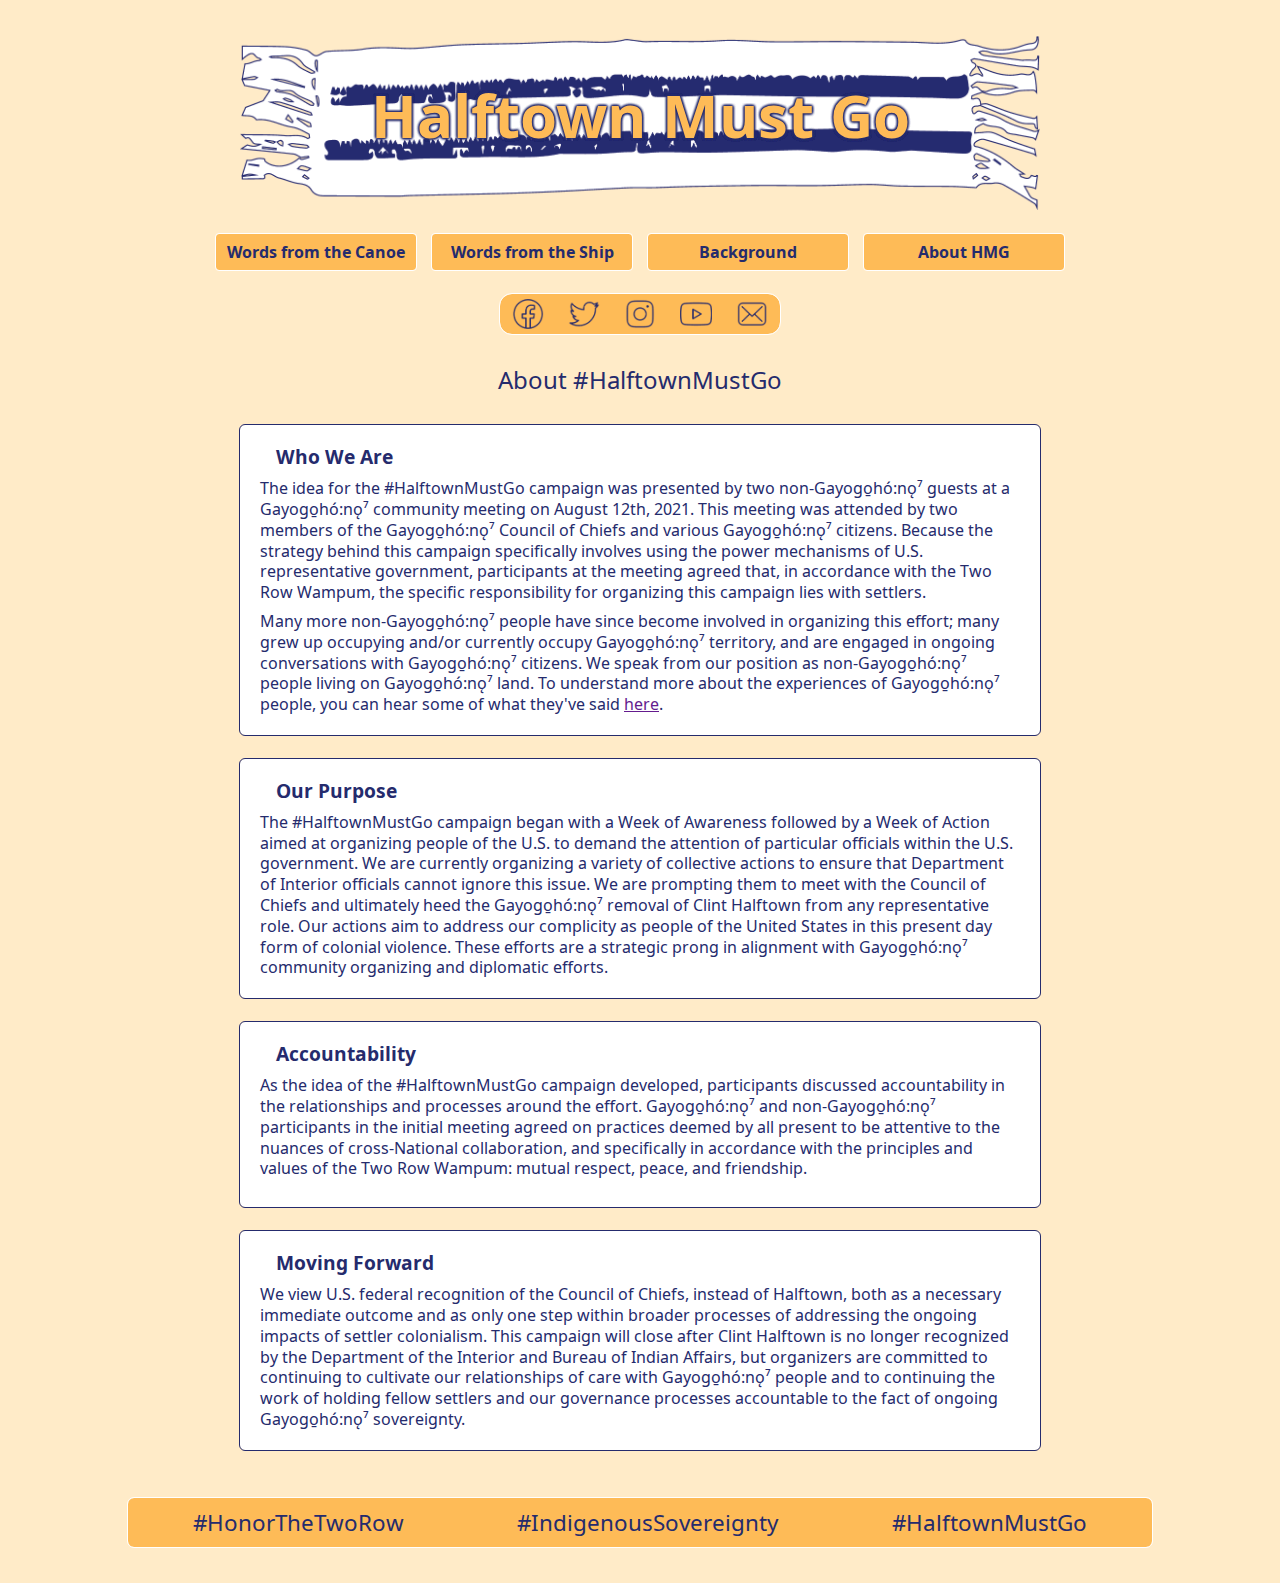
==== about.html @ 1ce1cc86 "minor edits, h1 to h2" ====
<!DOCTYPE html>
<html>
  <head>
    <title>Halftown Must Go!  About HMG</title>
    <meta name="description" content="Learn more about the #HalftownMustGo got started and how we continually strive to honor Gayogo&#817;ho&#769;:n&#491;&#8311; (Cayuga) sovereignty and to develop and maintain relationships of peace, friendship, and accountability.">
    <meta name="keywords" content="Halftown Must Go, Gayogo&#817;ho&#769;:n&#491;&#8311; sovereignty, Cayuga sovereignty, Clint Halftown, #HalftownMustGo, #ReadTheLetter, #AbolishTheBIA">
    <link rel="shortcut icon" type="image/jpg" href="lib/images/two-row-favicon.jpg">
    <meta property="og:image" content="https://halftownmustgo.org/lib/images/hmg-preview-2.jpg">

    <meta name="viewport" content="width=device-width, initial-scale=1.0">
    <meta charset="utf-8">
        
    <link href="lib/stylesheets/reset.css" rel="stylesheet" type="text/css" media="all">
    <link href="lib/stylesheets/main.css" rel="stylesheet" type="text/css" media="all">
  </head>
  <body>
    <div id="headerdiv">
      <img id="headerimg" src="lib/images/two_row.png" alt="stylized graphic of the Two-Row wampum belt">
      <div id="headertext"><h1><a id="headerlink" href="https://halftownmustgo.org">Halftown <br class="spacer">Must Go</a></h1></div>

      <div id="navbar">
        <div class="navitem"><a href="words-from-the-canoe.html">Words from the Canoe</a></div>
        <div class="navitem"><a href="words-from-the-ship.html">Words from the Ship</a></div>
        <div class="navitem"><a href="background.html">Background</a></div>
        <div class="navitem"><a href="about.html">About HMG</a></div>
      </div>
      <div id="smbar">
        <a href="https://www.facebook.com/HalftownMustGo/" target="_blank"><div class="smitem"><img class="smicon" src="lib/images/icon_fb.png" alt="facebook icon"></div></a>
        <a href="https://twitter.com/halftownmustgo" target="_blank"><div class="smitem"><img class="smicon" src="lib/images/icon_tw.png" alt="twitter icon"></div></a>
        <a href="https://www.instagram.com/halftownmustgo/" target="_blank"><div class="smitem"><img class="smicon" src="lib/images/icon_ig.png" alt="instagram icon"></div></a>
        <a href="https://www.youtube.com/channel/UCzH95D82512c4fGFpjAqYAg" target="_blank"><div class="smitem"><img class="smicon" src="lib/images/icon_yt.png" alt="youtube icon"></div></a>
        <a href="mailto:HalftownMustGoMedia@gmail.com" target="_blank"><div class="smitem"><img class="smicon" src="lib/images/icon_em.png" alt="email icon"></div></a>
      </div>

      <div id="subheader">
        <p>About #HalftownMustGo</p>
      </div>
    </div>

    <div class="textbox">
      <h2>Who We Are</h2>
      <p class="nonfinalp">The idea for the #HalftownMustGo campaign was presented by two non-Gayogo&#817;ho&#769;:n&#491;&#8311; guests at a Gayogo&#817;ho&#769;:n&#491;&#8311; community meeting on August 12th, 2021.  This meeting was attended by two members of the Gayogo&#817;ho&#769;:n&#491;&#8311; Council of Chiefs and various Gayogo&#817;ho&#769;:n&#491;&#8311; citizens.  Because the strategy behind this campaign specifically involves using the power mechanisms of U.S. representative government, participants at the meeting agreed that, in accordance with the Two Row Wampum, the specific responsibility for organizing this campaign lies with settlers.</p>
      <p>Many more non-Gayogo&#817;ho&#769;:n&#491;&#8311; people have since become involved in organizing this effort; many grew up occupying and/or currently occupy Gayogo&#817;ho&#769;:n&#491;&#8311; territory, and are engaged in ongoing conversations with Gayogo&#817;ho&#769;:n&#491;&#8311; citizens.  We speak from our position as non-Gayogo&#817;ho&#769;:n&#491;&#8311; people living on Gayogo&#817;ho&#769;:n&#491;&#8311; land.  To understand more about the experiences of Gayogo&#817;ho&#769;:n&#491;&#8311; people, you can hear some of what they've said <a href="words-from-the-canoe">here</a>.</p>
    </div>

    <div class="textbox">
      <h2>Our Purpose</h2>
      <p>The #HalftownMustGo campaign began with a Week of Awareness followed by a Week of Action aimed at organizing people of the U.S. to demand the attention of particular officials within the U.S. government. We are currently organizing a variety of collective actions to ensure that Department of Interior officials cannot ignore this issue.  We are prompting them to meet with the Council of Chiefs and ultimately heed the Gayogo&#817;ho&#769;:n&#491;&#8311; removal of Clint Halftown from any representative role.  Our actions aim to address our complicity as people of the United States in this present day form of colonial violence.  These efforts are a strategic prong in alignment with Gayogo&#817;ho&#769;:n&#491;&#8311; community organizing and diplomatic efforts.</p>
    </div>

    <div class="textbox">
      <h2>Accountability</h2>
      <p class="nonfinalp">As the idea of the #HalftownMustGo campaign developed, participants discussed accountability in the relationships and processes around the effort. Gayogo&#817;ho&#769;:n&#491;&#8311; and non-Gayogo&#817;ho&#769;:n&#491;&#8311; participants in the initial meeting agreed on practices deemed by all present to be attentive to the nuances of cross-National collaboration, and specifically in accordance with the principles and values of the Two Row Wampum: mutual respect, peace, and friendship.</p>
    </div>
    
    <div class="textbox">
      <h2>Moving Forward</h2>
      <p>We view U.S. federal recognition of the Council of Chiefs, instead of Halftown, both as a necessary immediate outcome and as only one step within broader processes of addressing the ongoing impacts of settler colonialism. This campaign will close after Clint Halftown is no longer recognized by the Department of the Interior and Bureau of Indian Affairs, but organizers are committed to continuing to cultivate our relationships of care with Gayogo&#817;ho&#769;:n&#491;&#8311; people and to continuing the work of holding fellow settlers and our governance processes accountable to the fact of ongoing Gayogo&#817;ho&#769;:n&#491;&#8311; sovereignty.</p>
    </div>

    <div id="closer">
      <div>#HonorTheTwoRow</div>
      <div>#IndigenousSovereignty</div>
      <div>#HalftownMustGo</div>
    </div>

  </body>
</html>
---- lib/stylesheets/main.css ----
@font-face {
  font-family: 'Noto Sans';
  src: url(../fonts/noto-sans-regular.ttf);
}
@font-face {
  font-family: 'Noto Sans';
  src: url(../fonts/noto-sans-bold.ttf);
  font-weight: bold;
}
@font-face {
  font-family: 'Noto Sans';
  src: url(../fonts/noto-sans-italic.ttf);
  font-style: italic;
}
@font-face {
  font-family: 'Noto Sans';
  src: url(../fonts/noto-sans-bolditalic.ttf);
  font-weight: bold;
  font-style: italic;
}

html {
  --yellow1: rgb(254,187,87); /*pulled this yellow from the Canva designs*/
  --yellow2: rgb(255,235,200);
  --purple1: rgb(37,43,109); /*pulled this purple from the Two Row png*/
  --purple2: rgb(100,27,142); /*pulled this yellow from the Canva designs*/
}
body {
  width: 100%;
  display: grid;
  font-family: 'Noto Sans';
  background: var(--yellow2,white);
  color: var(--purple1,black);
  font-size: 16px;
}

#headerdiv {
  position: relative;
  display: grid;
  width: 100%;
  max-width: 1000px;
  margin: 36px 0 6px 0;
  padding-top: 190px;
  justify-self: center;
  justify-content: center;
  overflow: hidden;
}
#headerimg {
  position: absolute;
  justify-self: center;
  width: 100%;
  width: 800px;
  margin-bottom: 10px;
}
.spacer {
  display: none;
}
#headertext {
  position: absolute;
  text-align: center;
  margin-top: 40px;
  width: 100%;
  justify-content: center;
}
#headerlink {
  font-size: 60px;
  font-weight: bold;
  color: var(--yellow1,white);
  text-shadow: 0 0 3px var(--purple1,black), 0 0 3px var(--purple1,black), 0 0 3px var(--purple1,black), 0 0 3px var(--purple1,black), 0 0 3px var(--purple1,black), 0 0 3px var(--purple1,black);
  text-decoration: none;
}
#headerdesc {
  width: 80%;
  max-width: 640px;
  margin-bottom: 21px;
  padding: 20px;
  display: grid;
  justify-self: center;
  background: white;
  outline: 1px solid var(--purple1,black);
  border-radius: 5px;
}

#navbar {
  margin: 0 15px 4px 15px;
  justify-self: center;
  display: flex;
  flex-flow: row wrap;
  justify-content: center;
  align-items: center;
}
.navitem {
  height: 36px;
  width: 200px;
  background: var(--yellow1,white);
  margin: 8px;
  display: grid;
  font-weight: bold;
  text-align: center;
  outline: 1px solid white;
  border-radius: 3px;
  align-content: center;
  cursor: pointer;
}
.navitem:hover {
  text-decoration: underline;
}
.navitem a {
  text-decoration: none;
  color: var(--purple1,black);
}
#smbar {
  margin-top: 12px;
  margin-bottom: 10px;
  padding: 0 8px 0 8px;
  justify-self: center;
  display: grid;
  grid-template-columns: auto auto auto auto auto;
  grid-gap: 16px;
  outline: 1px solid white;
  border-radius: 12px;
  background: var(--yellow1,white);
}
.smitem {
  height: 40px;
  width: 40px;
  display: grid;
  justify-content: center;
  align-content: center;
  cursor: pointer;
}
.smicon {
  height: 30px;
}

#subheader {
  margin-top: 20px;
  width: 90%;
  display: grid;
  justify-self: center;
  text-align: center;
  font-size: 1.5rem;
}

.textbox {
  width: 90%;
  max-width: 800px;
  display: grid;
  justify-self: center;
  margin-top: 24px;
  padding: 20px;
  background: white;
  outline: 1px solid var(--purple1,black);
  border-radius: 5px;
}
.piclink {
  justify-self: center;
  width: 80%;
  max-width: 300px;
  margin-top: 8px;
}
.pic {
  width: 100%;
}
.embcontent {
  justify-self: center;
  margin-top: 8px;
  width: 80%;
}
.embpdf {
  height: 500px;
  outline: 1px solid var(--purple1,black);
}
.embvideodiv {
  position: relative;
  padding-top: 45%;
}
.embvideo {
  position: absolute;
  top: 0;
  left: 0;
  height: 100%;
  width: 100%;
}
.transcript {
  margin-top: 12px;
  padding: 8px;
  height: 400px;
  outline: 1px solid var(--purple1,black);
  overflow-y: scroll;
}

h2 {
  font-size: 1.2rem;
  font-weight: bold;
  padding-bottom: 8px;
  padding-left: 16px;
}
a {
  color: var(--purple2,black);
}
sup {
  vertical-align: super;
  font-size: smaller;
}
.nonfinalp {
  padding-bottom: 8px;
}
.extrapaddingtop {
  padding-top: 16px;
}
ul {
  list-style: circle inside;
}
li {
  padding-top: 5px;
}

#closer {
  margin-top: 48px;
  margin-bottom: 36px;
  width: 80%;
  justify-self: center;
  display: flex;
  flex-flow: row wrap;
  justify-content: space-around;
  align-content: center;
  padding: 8px;
  background: var(--yellow1,white);
  outline: 1px solid white;
  border-radius: 6px;
  font-size: 1.4rem;
}
#closer div {
  text-align: center;
  padding: 2px 6px;
}


/*screen size adjustments*/
@media screen and (max-width: 650px) {
  #headertext {
    margin-top: 50px;
  }
  #headerlink {
    font-size: 50px;
  }
}
@media screen and (max-width: 600px) {
  .embcontent {
    width: 90%;
  }
  .embvideodiv {
    padding-top: 50.625%;
  }
  .embpdf {
    height: 350px;
  }
}
@media screen and (max-width: 500px) {
  .spacer {
    display: inline;
  }
  #headertext {
    margin-top: 12px;
  }
}
@media screen and (max-width: 450px) {
  .embcontent {
    width: 100%;
  }
  .embvideodiv {
    padding-top: 56.25%;
  }
}
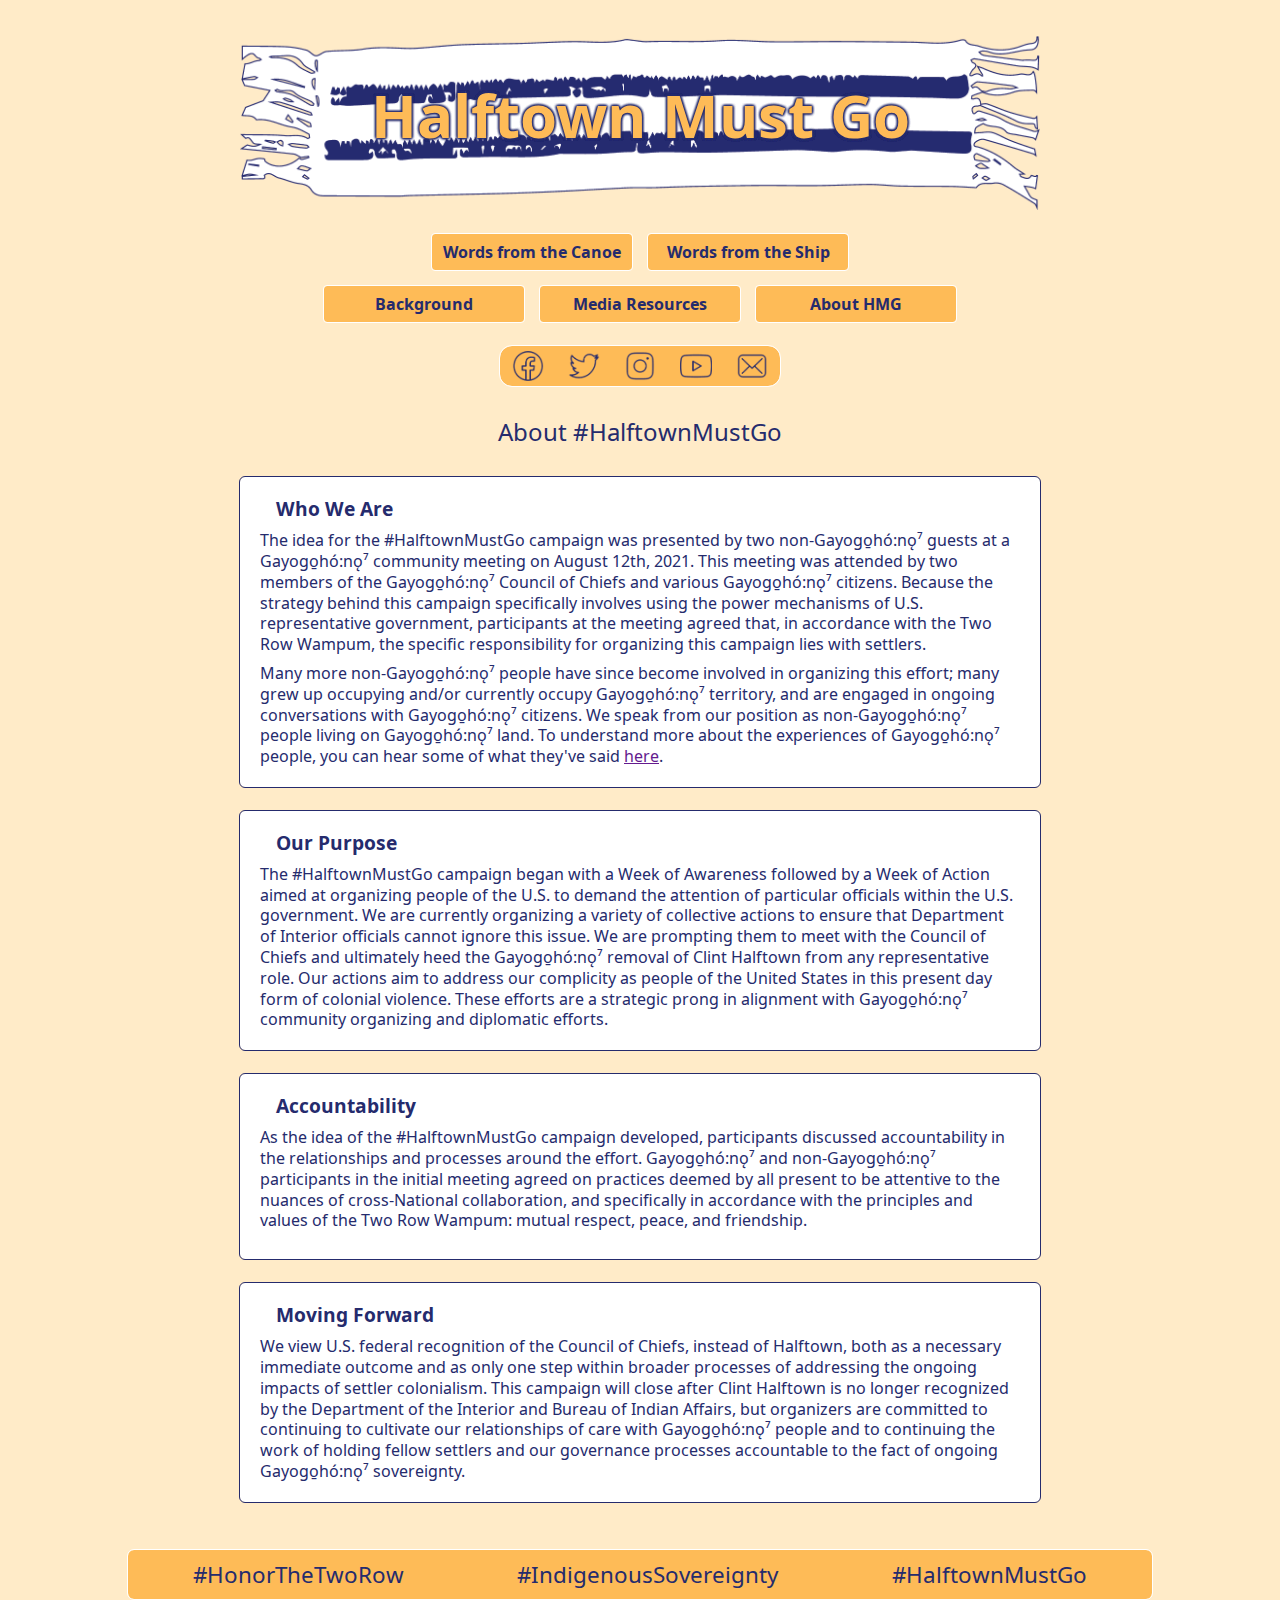
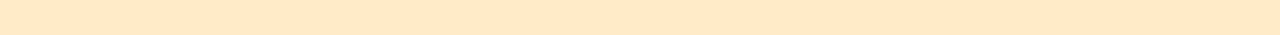
==== commit 6971c8b6: "added press kit on new media page, redid background page as FAQ, updated Ithaca resolution and DC tr" ====
--- a/about.html
+++ b/about.html
@@ -3,7 +3,7 @@
   <head>
     <title>Halftown Must Go!  About HMG</title>
     <meta name="description" content="Learn more about the #HalftownMustGo got started and how we continually strive to honor Gayogo&#817;ho&#769;:n&#491;&#8311; (Cayuga) sovereignty and to develop and maintain relationships of peace, friendship, and accountability.">
-    <meta name="keywords" content="Halftown Must Go, Gayogo&#817;ho&#769;:n&#491;&#8311; sovereignty, Cayuga sovereignty, Clint Halftown, #HalftownMustGo, #ReadTheLetter, #AbolishTheBIA">
+    <meta name="keywords" content="Halftown Must Go, Gayogo&#817;ho&#769;:n&#491;&#8311; sovereignty, Cayuga sovereignty, Clint Halftown, #HalftownMustGo, #ReadTheLetter, halftownmustgo">
     <link rel="shortcut icon" type="image/jpg" href="lib/images/two-row-favicon.jpg">
     <meta property="og:image" content="https://halftownmustgo.org/lib/images/hmg-preview-2.jpg">
 
@@ -19,10 +19,15 @@
       <div id="headertext"><h1><a id="headerlink" href="https://halftownmustgo.org">Halftown <br class="spacer">Must Go</a></h1></div>
 
       <div id="navbar">
-        <div class="navitem"><a href="words-from-the-canoe.html">Words from the Canoe</a></div>
-        <div class="navitem"><a href="words-from-the-ship.html">Words from the Ship</a></div>
-        <div class="navitem"><a href="background.html">Background</a></div>
-        <div class="navitem"><a href="about.html">About HMG</a></div>
+        <div class="navbardiv">
+          <div class="navitem"><a href="words-from-the-canoe.html">Words from the Canoe</a></div>
+          <div class="navitem"><a href="words-from-the-ship.html">Words from the Ship</a></div>
+        </div>
+        <div class="navbardiv">
+          <div class="navitem"><a href="background.html">Background</a></div>
+          <div class="navitem"><a href="media-resources.html">Media Resources</a></div>
+          <div class="navitem"><a href="about.html">About HMG</a></div>
+        </div>
       </div>
       <div id="smbar">
         <a href="https://www.facebook.com/HalftownMustGo/" target="_blank"><div class="smitem"><img class="smicon" src="lib/images/icon_fb.png" alt="facebook icon"></div></a>
@@ -37,23 +42,23 @@
       </div>
     </div>
 
-    <div class="textbox">
+    <div class="textbox" id="who-we-are">
       <h2>Who We Are</h2>
       <p class="nonfinalp">The idea for the #HalftownMustGo campaign was presented by two non-Gayogo&#817;ho&#769;:n&#491;&#8311; guests at a Gayogo&#817;ho&#769;:n&#491;&#8311; community meeting on August 12th, 2021.  This meeting was attended by two members of the Gayogo&#817;ho&#769;:n&#491;&#8311; Council of Chiefs and various Gayogo&#817;ho&#769;:n&#491;&#8311; citizens.  Because the strategy behind this campaign specifically involves using the power mechanisms of U.S. representative government, participants at the meeting agreed that, in accordance with the Two Row Wampum, the specific responsibility for organizing this campaign lies with settlers.</p>
       <p>Many more non-Gayogo&#817;ho&#769;:n&#491;&#8311; people have since become involved in organizing this effort; many grew up occupying and/or currently occupy Gayogo&#817;ho&#769;:n&#491;&#8311; territory, and are engaged in ongoing conversations with Gayogo&#817;ho&#769;:n&#491;&#8311; citizens.  We speak from our position as non-Gayogo&#817;ho&#769;:n&#491;&#8311; people living on Gayogo&#817;ho&#769;:n&#491;&#8311; land.  To understand more about the experiences of Gayogo&#817;ho&#769;:n&#491;&#8311; people, you can hear some of what they've said <a href="words-from-the-canoe">here</a>.</p>
     </div>
 
-    <div class="textbox">
+    <div class="textbox" id="our-purpose">
       <h2>Our Purpose</h2>
       <p>The #HalftownMustGo campaign began with a Week of Awareness followed by a Week of Action aimed at organizing people of the U.S. to demand the attention of particular officials within the U.S. government. We are currently organizing a variety of collective actions to ensure that Department of Interior officials cannot ignore this issue.  We are prompting them to meet with the Council of Chiefs and ultimately heed the Gayogo&#817;ho&#769;:n&#491;&#8311; removal of Clint Halftown from any representative role.  Our actions aim to address our complicity as people of the United States in this present day form of colonial violence.  These efforts are a strategic prong in alignment with Gayogo&#817;ho&#769;:n&#491;&#8311; community organizing and diplomatic efforts.</p>
     </div>
 
-    <div class="textbox">
+    <div class="textbox" id="accountability">
       <h2>Accountability</h2>
       <p class="nonfinalp">As the idea of the #HalftownMustGo campaign developed, participants discussed accountability in the relationships and processes around the effort. Gayogo&#817;ho&#769;:n&#491;&#8311; and non-Gayogo&#817;ho&#769;:n&#491;&#8311; participants in the initial meeting agreed on practices deemed by all present to be attentive to the nuances of cross-National collaboration, and specifically in accordance with the principles and values of the Two Row Wampum: mutual respect, peace, and friendship.</p>
     </div>
     
-    <div class="textbox">
+    <div class="textbox" id="moving-forward">
       <h2>Moving Forward</h2>
       <p>We view U.S. federal recognition of the Council of Chiefs, instead of Halftown, both as a necessary immediate outcome and as only one step within broader processes of addressing the ongoing impacts of settler colonialism. This campaign will close after Clint Halftown is no longer recognized by the Department of the Interior and Bureau of Indian Affairs, but organizers are committed to continuing to cultivate our relationships of care with Gayogo&#817;ho&#769;:n&#491;&#8311; people and to continuing the work of holding fellow settlers and our governance processes accountable to the fact of ongoing Gayogo&#817;ho&#769;:n&#491;&#8311; sovereignty.</p>
     </div>
--- a/lib/stylesheets/main.css
+++ b/lib/stylesheets/main.css
@@ -89,6 +89,13 @@
   justify-content: center;
   align-items: center;
 }
+.navbardiv {
+  justify-self: center;
+  display: flex;
+  flex-flow: row wrap;
+  justify-content: center;
+  align-items: center;
+}
 .navitem {
   height: 36px;
   width: 200px;
@@ -153,6 +160,9 @@
   outline: 1px solid var(--purple1,black);
   border-radius: 5px;
 }
+.contents {
+  max-width: 500px;
+}
 .piclink {
   justify-self: center;
   width: 80%;
@@ -205,6 +215,9 @@
 }
 .nonfinalp {
   padding-bottom: 8px;
+}
+.indented {
+  padding-left: 16px;
 }
 .extrapaddingtop {
   padding-top: 16px;
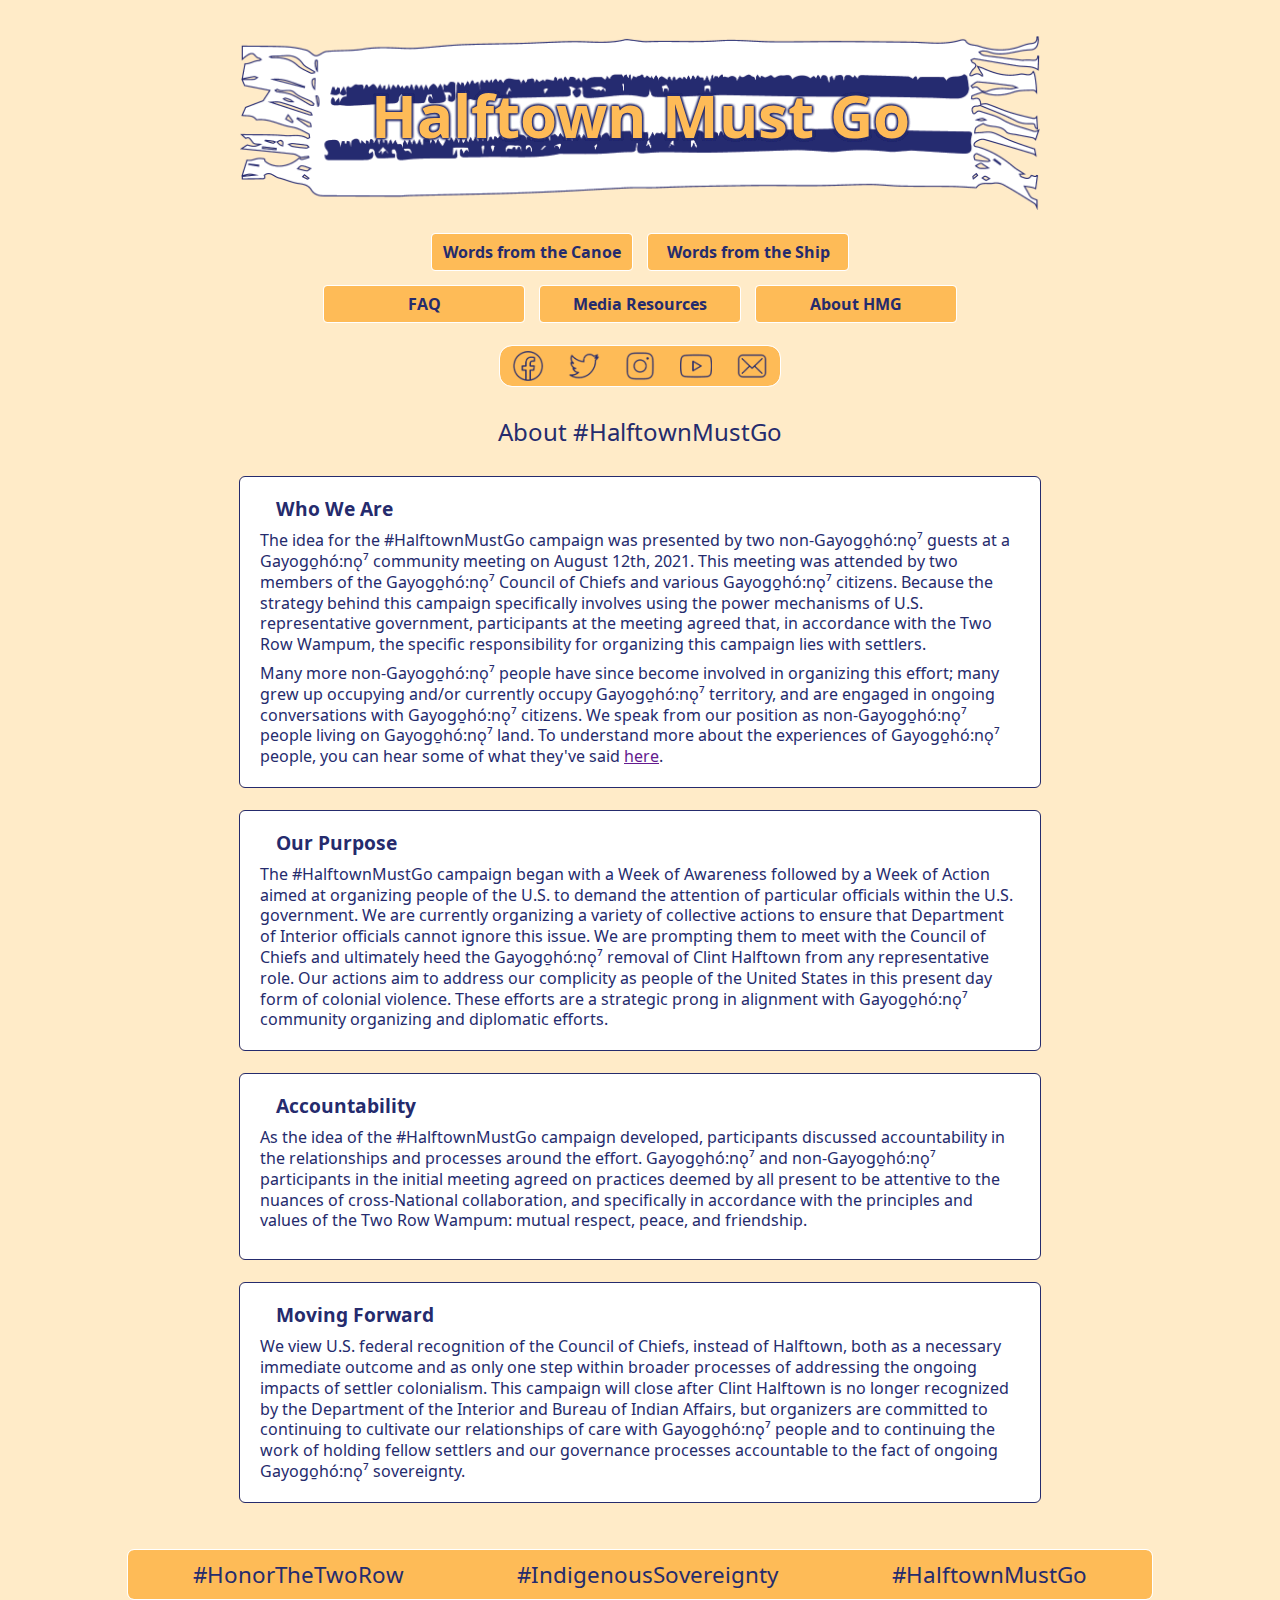
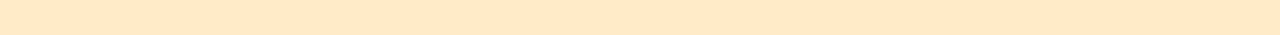
==== commit 453eee3b: "additional updates/edits for press kit and front page" ====
--- a/about.html
+++ b/about.html
@@ -24,7 +24,7 @@
           <div class="navitem"><a href="words-from-the-ship.html">Words from the Ship</a></div>
         </div>
         <div class="navbardiv">
-          <div class="navitem"><a href="background.html">Background</a></div>
+          <div class="navitem"><a href="faq.html">FAQ</a></div>
           <div class="navitem"><a href="media-resources.html">Media Resources</a></div>
           <div class="navitem"><a href="about.html">About HMG</a></div>
         </div>
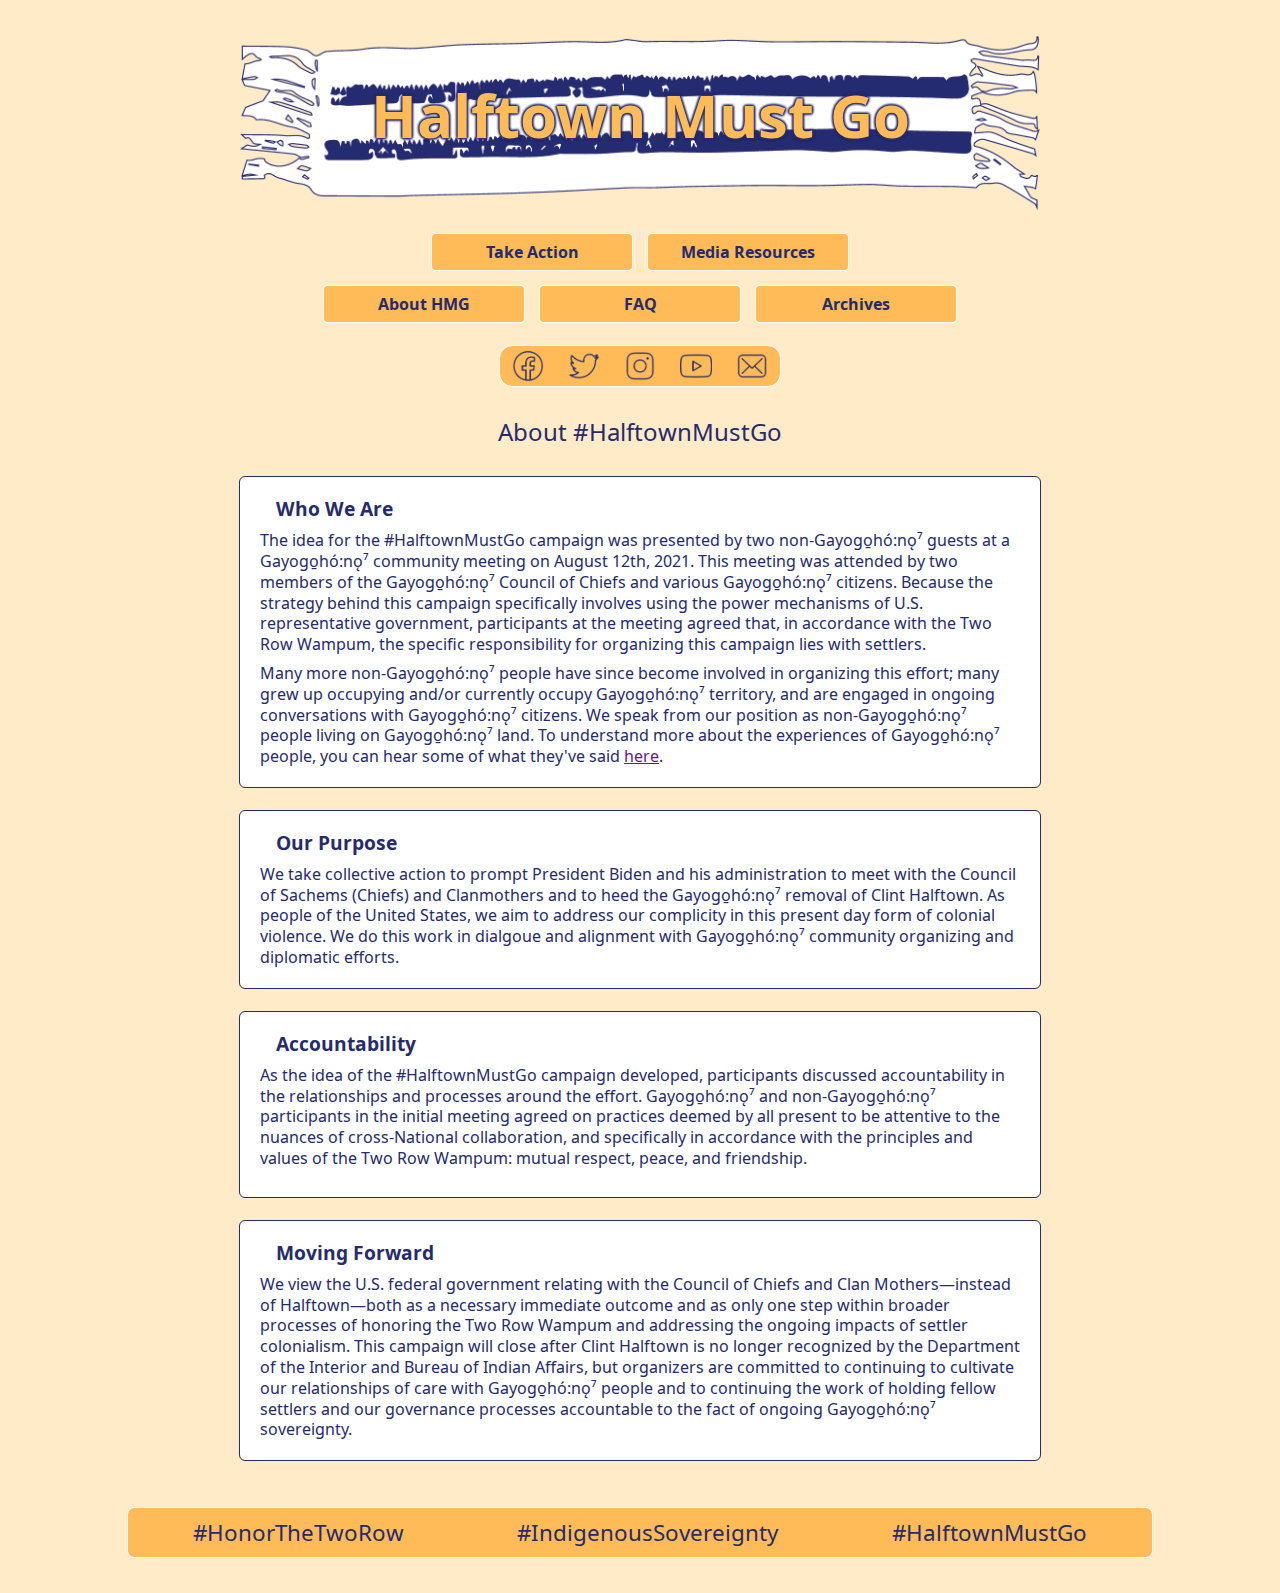
==== commit 51f90100: "restructured site: added take action page, archives page, and sub-archive pages; updated home page; " ====
--- a/about.html
+++ b/about.html
@@ -2,7 +2,7 @@
 <html>
   <head>
     <title>Halftown Must Go!  About HMG</title>
-    <meta name="description" content="Learn more about the #HalftownMustGo got started and how we continually strive to honor Gayogo&#817;ho&#769;:n&#491;&#8311; (Cayuga) sovereignty and to develop and maintain relationships of peace, friendship, and accountability.">
+    <meta name="description" content="Learn more about the #HalftownMustGo campaign and how we continually strive to honor Gayogo&#817;ho&#769;:n&#491;&#8311; (Cayuga) sovereignty and to develop and maintain relationships of peace, friendship, and accountability.">
     <meta name="keywords" content="Halftown Must Go, Gayogo&#817;ho&#769;:n&#491;&#8311; sovereignty, Cayuga sovereignty, Clint Halftown, #HalftownMustGo, #ReadTheLetter, halftownmustgo">
     <link rel="shortcut icon" type="image/jpg" href="lib/images/two-row-favicon.jpg">
     <meta property="og:image" content="https://halftownmustgo.org/lib/images/hmg-preview-2.jpg">
@@ -20,13 +20,13 @@
 
       <div id="navbar">
         <div class="navbardiv">
-          <div class="navitem"><a href="words-from-the-canoe.html">Words from the Canoe</a></div>
-          <div class="navitem"><a href="words-from-the-ship.html">Words from the Ship</a></div>
+          <div class="navitem"><a href="take-action.html">Take Action</a></div>
+          <div class="navitem"><a href="media-resources.html">Media Resources</a></div>
         </div>
         <div class="navbardiv">
+          <div class="navitem"><a href="about.html">About HMG</a></div>
           <div class="navitem"><a href="faq.html">FAQ</a></div>
-          <div class="navitem"><a href="media-resources.html">Media Resources</a></div>
-          <div class="navitem"><a href="about.html">About HMG</a></div>
+          <div class="navitem"><a href="archives.html">Archives</a></div>
         </div>
       </div>
       <div id="smbar">
@@ -34,7 +34,7 @@
         <a href="https://twitter.com/halftownmustgo" target="_blank"><div class="smitem"><img class="smicon" src="lib/images/icon_tw.png" alt="twitter icon"></div></a>
         <a href="https://www.instagram.com/halftownmustgo/" target="_blank"><div class="smitem"><img class="smicon" src="lib/images/icon_ig.png" alt="instagram icon"></div></a>
         <a href="https://www.youtube.com/channel/UCzH95D82512c4fGFpjAqYAg" target="_blank"><div class="smitem"><img class="smicon" src="lib/images/icon_yt.png" alt="youtube icon"></div></a>
-        <a href="mailto:HalftownMustGoMedia@gmail.com" target="_blank"><div class="smitem"><img class="smicon" src="lib/images/icon_em.png" alt="email icon"></div></a>
+        <a href="mailto:HalftownMustGo@proton.me" target="_blank"><div class="smitem"><img class="smicon" src="lib/images/icon_em.png" alt="email icon"></div></a>
       </div>
 
       <div id="subheader">
@@ -50,7 +50,7 @@
 
     <div class="textbox" id="our-purpose">
       <h2>Our Purpose</h2>
-      <p>The #HalftownMustGo campaign began with a Week of Awareness followed by a Week of Action aimed at organizing people of the U.S. to demand the attention of particular officials within the U.S. government. We are currently organizing a variety of collective actions to ensure that Department of Interior officials cannot ignore this issue.  We are prompting them to meet with the Council of Chiefs and ultimately heed the Gayogo&#817;ho&#769;:n&#491;&#8311; removal of Clint Halftown from any representative role.  Our actions aim to address our complicity as people of the United States in this present day form of colonial violence.  These efforts are a strategic prong in alignment with Gayogo&#817;ho&#769;:n&#491;&#8311; community organizing and diplomatic efforts.</p>
+      <p>We take collective action to prompt President Biden and his administration to meet with the Council of Sachems (Chiefs) and Clanmothers and to heed the Gayogo&#817;ho&#769;:n&#491;&#8311; removal of Clint Halftown. As people of the United States, we aim to address our complicity in this present day form of colonial violence. We do this work in dialgoue and alignment with Gayogo&#817;ho&#769;:n&#491;&#8311; community organizing and diplomatic efforts.</p>
     </div>
 
     <div class="textbox" id="accountability">
@@ -60,7 +60,8 @@
     
     <div class="textbox" id="moving-forward">
       <h2>Moving Forward</h2>
-      <p>We view U.S. federal recognition of the Council of Chiefs, instead of Halftown, both as a necessary immediate outcome and as only one step within broader processes of addressing the ongoing impacts of settler colonialism. This campaign will close after Clint Halftown is no longer recognized by the Department of the Interior and Bureau of Indian Affairs, but organizers are committed to continuing to cultivate our relationships of care with Gayogo&#817;ho&#769;:n&#491;&#8311; people and to continuing the work of holding fellow settlers and our governance processes accountable to the fact of ongoing Gayogo&#817;ho&#769;:n&#491;&#8311; sovereignty.</p>
+      <p>We view the U.S. federal government relating with the Council of Chiefs and Clan Mothers—instead of Halftown—both as a necessary immediate outcome and as only one step within broader processes of honoring the Two Row Wampum and addressing the ongoing impacts of settler colonialism. This campaign will close after Clint Halftown is no longer recognized by the Department of the Interior and Bureau of Indian Affairs, but organizers are committed to continuing to cultivate our relationships of care with Gayogo&#817;ho&#769;:n&#491;&#8311; people and to continuing the work of holding fellow settlers and our governance processes accountable to the fact of ongoing Gayogo&#817;ho&#769;:n&#491;&#8311; sovereignty.
+      </p>
     </div>
 
     <div id="closer">
--- a/lib/stylesheets/main.css
+++ b/lib/stylesheets/main.css
@@ -22,12 +22,15 @@
 html {
   --yellow1: rgb(254,187,87); /*pulled this yellow from the Canva designs*/
   --yellow2: rgb(255,235,200);
+  --yellow3: rgb(255,211,146);
   --purple1: rgb(37,43,109); /*pulled this purple from the Two Row png*/
-  --purple2: rgb(100,27,142); /*pulled this yellow from the Canva designs*/
+  --purple1a5: rgb(37,43,109,.5);
+  --purple2: rgb(100,27,142); /*pulled this purple from the Canva designs*/
 }
 body {
   width: 100%;
   display: grid;
+  position: relative;
   font-family: 'Noto Sans';
   background: var(--yellow2,white);
   color: var(--purple1,black);
@@ -110,7 +113,7 @@
   cursor: pointer;
 }
 .navitem:hover {
-  text-decoration: underline;
+  outline: 1px solid var(--purple1,black);
 }
 .navitem a {
   text-decoration: none;
@@ -149,10 +152,20 @@
   font-size: 1.5rem;
 }
 
-.textbox {
+.mask {
+  width: 100%;
+  height: 100vh;
+  display: grid;
+  position: fixed;
+  background: var(--purple1a5,black);
+  overflow-y: scroll;
+  overscroll-behavior: contain;
+}
+.textbox, .popup {
   width: 90%;
   max-width: 800px;
   display: grid;
+  position: relative;
   justify-self: center;
   margin-top: 24px;
   padding: 20px;
@@ -160,6 +173,25 @@
   outline: 1px solid var(--purple1,black);
   border-radius: 5px;
 }
+.popup {
+  margin-bottom: 24px;
+}
+.xout {
+  display: grid;
+  position: absolute;
+  top: 10px;
+  right: 10px;
+  width: 24px;
+  height: 24px;
+  border-radius: 50%;
+  border: 1.5px solid var(--purple1,black);
+  justify-content: center;
+  align-content: center;
+  font-size: 1.2rem;
+  font-weight: bold;
+  padding-bottom: 1px;
+  cursor: pointer;
+}
 .contents {
   max-width: 500px;
 }
@@ -167,10 +199,16 @@
   justify-self: center;
   width: 80%;
   max-width: 300px;
-  margin-top: 8px;
+  margin: 8px 0 8px 0;
 }
 .pic {
   width: 100%;
+}
+.photo {
+  justify-self: center;
+  width: 80%;
+  max-width: 500px;
+  margin: 8px 0 12px 0;
 }
 .embcontent {
   justify-self: center;
@@ -199,6 +237,63 @@
   outline: 1px solid var(--purple1,black);
   overflow-y: scroll;
 }
+.dropdown-title {
+  padding-top: 2px;
+}
+.dropdown-triangle {
+  display: inline-block;
+  vertical-align: middle;
+  width: 0;
+  height: 0;
+  cursor: pointer;
+  margin-right: 2px;
+  margin-bottom: 2px;
+}
+.dropdown-closed {
+  border-left: 12px solid var(--purple1,black);
+  border-top: 6px solid transparent;
+  border-bottom: 6px solid transparent;
+  border-right: 0px solid transparent;
+}
+.dropdown-open {
+  border-top: 12px solid var(--purple1,black);
+  border-left: 6px solid transparent;
+  border-right: 6px solid transparent;
+  border-bottom: 0px solid transparent;
+}
+.extrabtnbox {
+  width: 100%;
+  display: flex;
+  flex-flow: row wrap;
+  justify-content: center;
+  align-items: center;
+  margin: 4px 0;
+}
+.extrabtnbox a {
+  margin: 8px 20px 2px 20px;
+}
+.extrabtn {
+  width: 250px;
+  background: var(--yellow1,white);
+  padding: 8px;
+  display: grid;
+  text-align: center;
+  outline: 1px solid white;
+  border-radius: 3px;
+  outline: 1px solid var(--purple1,black);
+  align-content: center;
+  cursor: pointer;
+}
+.extrabtn:hover {
+  background: var(--yellow3,white);
+}
+.dropdown-target {
+  display: none;
+  padding-bottom: 12px;
+}
+#dropdown-offer-target {
+  padding-bottom: 0px;
+}
 
 h2 {
   font-size: 1.2rem;
@@ -206,8 +301,16 @@
   padding-bottom: 8px;
   padding-left: 16px;
 }
+h3 {
+  font-weight: bold;
+  padding-bottom: 4px;
+}
 a {
   color: var(--purple2,black);
+}
+.btnlink {
+  color: var(--purple1,black);
+  text-decoration: none;
 }
 sup {
   vertical-align: super;
@@ -221,6 +324,12 @@
 }
 .extrapaddingtop {
   padding-top: 16px;
+}
+.paddingbottom {
+  padding-bottom: 8px;
+}
+.smalltext {
+  font-size: .8rem;
 }
 ul {
   list-style: circle inside;
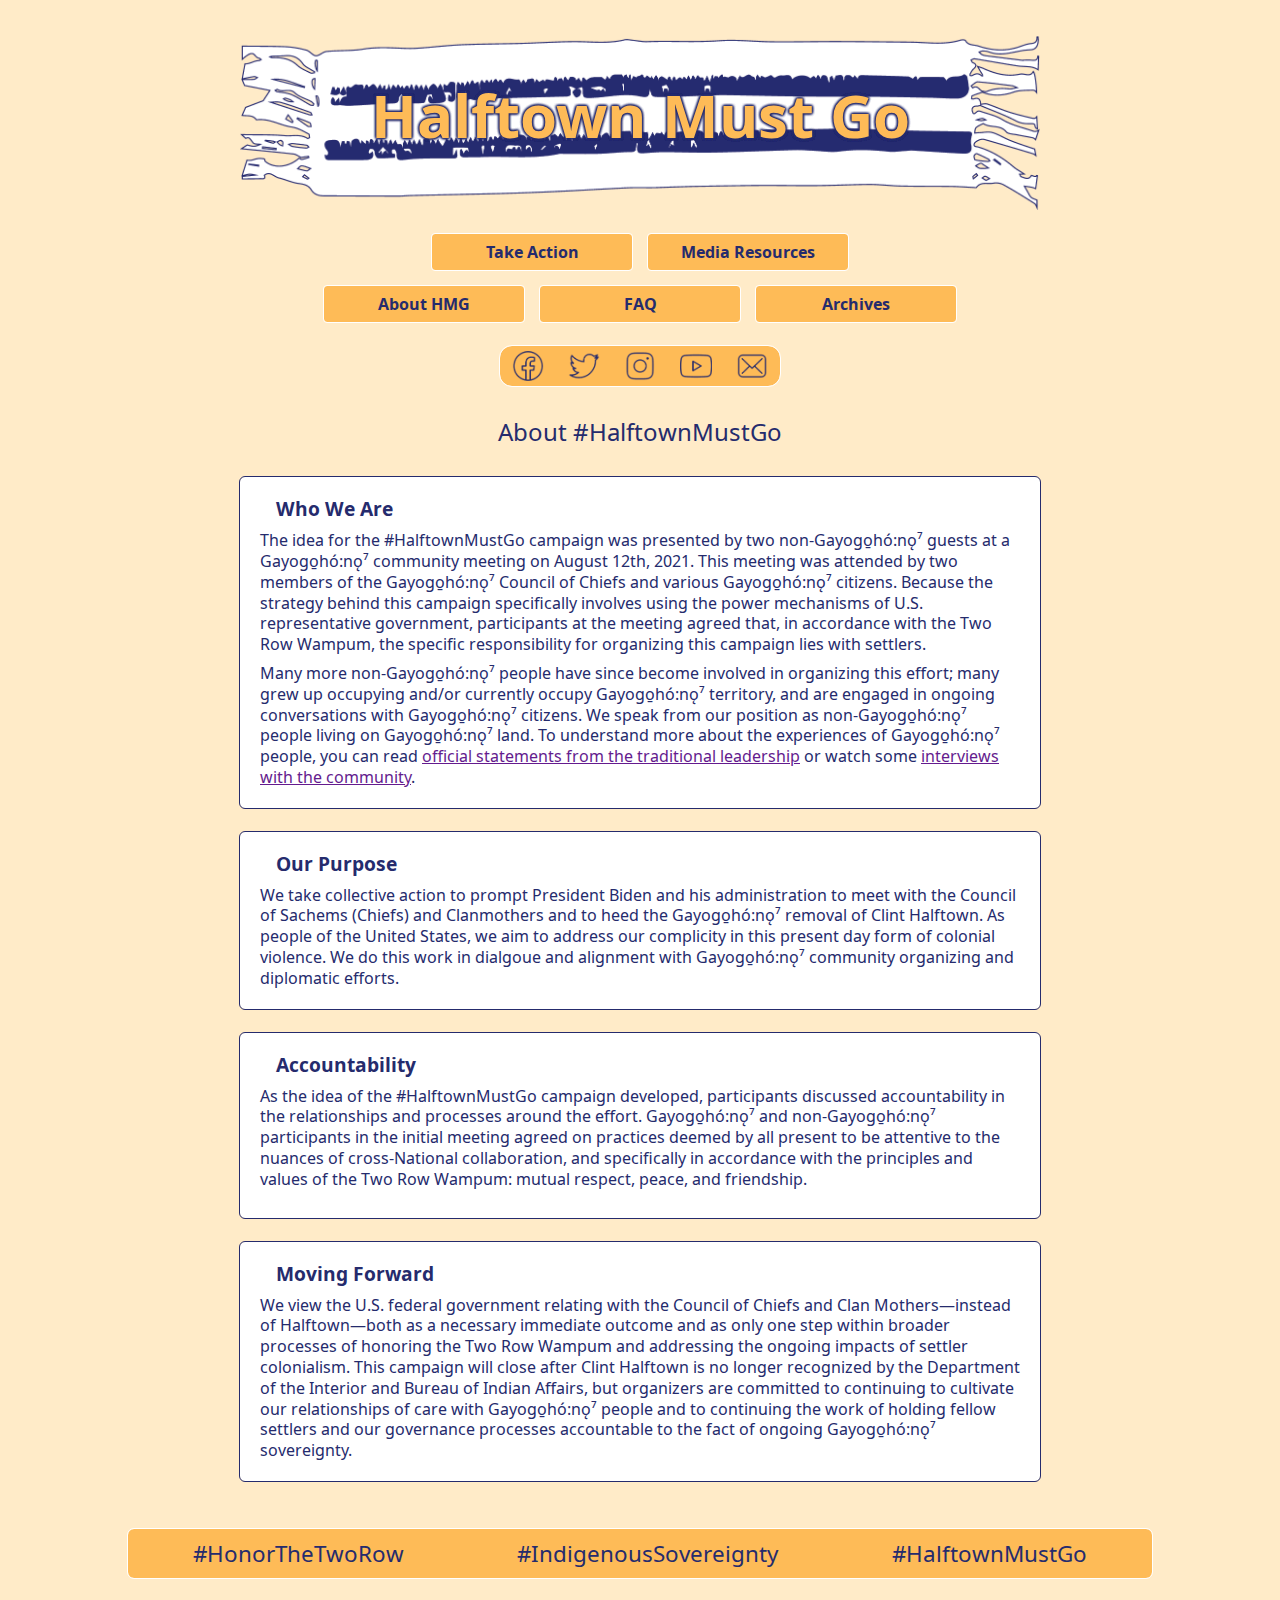
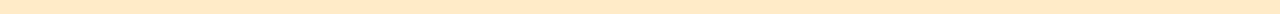
==== commit 200b3aa8: "updated links on about and faq pages" ====
--- a/about.html
+++ b/about.html
@@ -45,7 +45,7 @@
     <div class="textbox" id="who-we-are">
       <h2>Who We Are</h2>
       <p class="nonfinalp">The idea for the #HalftownMustGo campaign was presented by two non-Gayogo&#817;ho&#769;:n&#491;&#8311; guests at a Gayogo&#817;ho&#769;:n&#491;&#8311; community meeting on August 12th, 2021.  This meeting was attended by two members of the Gayogo&#817;ho&#769;:n&#491;&#8311; Council of Chiefs and various Gayogo&#817;ho&#769;:n&#491;&#8311; citizens.  Because the strategy behind this campaign specifically involves using the power mechanisms of U.S. representative government, participants at the meeting agreed that, in accordance with the Two Row Wampum, the specific responsibility for organizing this campaign lies with settlers.</p>
-      <p>Many more non-Gayogo&#817;ho&#769;:n&#491;&#8311; people have since become involved in organizing this effort; many grew up occupying and/or currently occupy Gayogo&#817;ho&#769;:n&#491;&#8311; territory, and are engaged in ongoing conversations with Gayogo&#817;ho&#769;:n&#491;&#8311; citizens.  We speak from our position as non-Gayogo&#817;ho&#769;:n&#491;&#8311; people living on Gayogo&#817;ho&#769;:n&#491;&#8311; land.  To understand more about the experiences of Gayogo&#817;ho&#769;:n&#491;&#8311; people, you can hear some of what they've said <a href="words-from-the-canoe">here</a>.</p>
+      <p>Many more non-Gayogo&#817;ho&#769;:n&#491;&#8311; people have since become involved in organizing this effort; many grew up occupying and/or currently occupy Gayogo&#817;ho&#769;:n&#491;&#8311; territory, and are engaged in ongoing conversations with Gayogo&#817;ho&#769;:n&#491;&#8311; citizens.  We speak from our position as non-Gayogo&#817;ho&#769;:n&#491;&#8311; people living on Gayogo&#817;ho&#769;:n&#491;&#8311; land.  To understand more about the experiences of Gayogo&#817;ho&#769;:n&#491;&#8311; people, you can read <a href="archives/statements-from-gayogohono-governance.html">official statements from the traditional leadership</a> or watch some <a href="archives/interviews-with-gayogohono-people.html">interviews with the community</a>.</p>
     </div>
 
     <div class="textbox" id="our-purpose">
